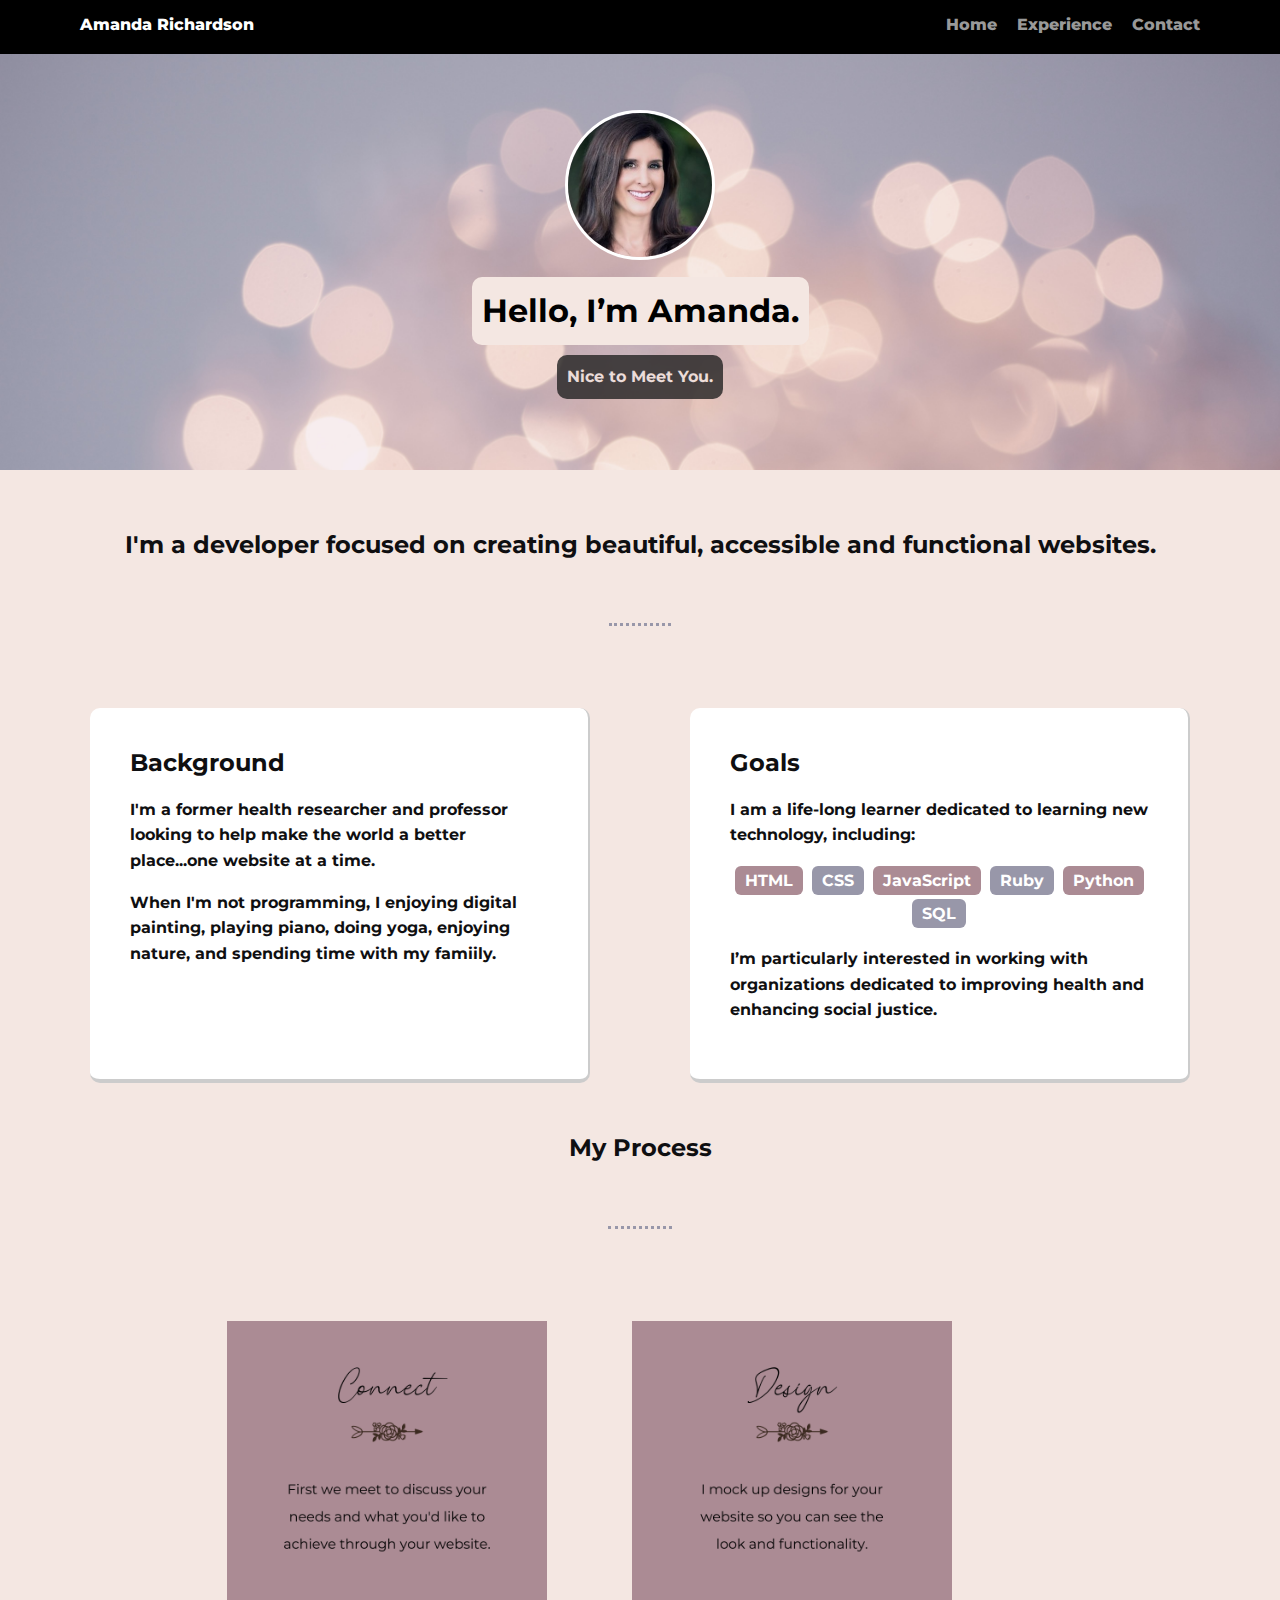
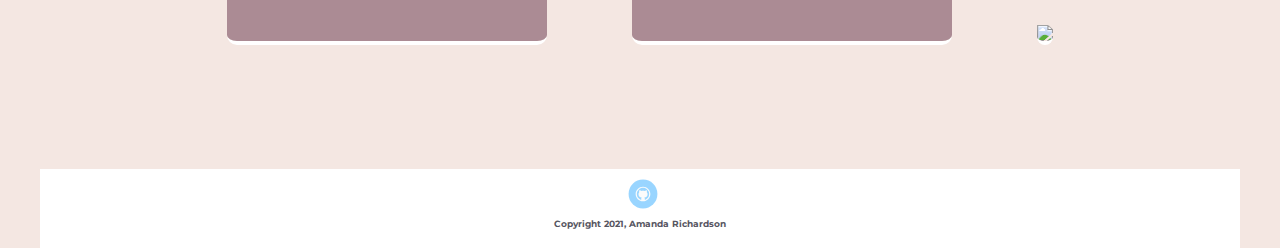
==== index.html @ 86d623b7 "Project 1 TreeHouse" ====
<!doctype html>
<html lang="en">
<head>
  <meta charset="utf-8">
  <title>Amanda Richardson's Profile</title>
  
  <meta name="viewport" content="width=device-width, initial-scale=1.0">
  <link rel="stylesheet" href="styles.css">
  <!-- <link href="https://fonts.googleapis.com/css?family=Muli%7CRoboto:400,300,500,700,900" rel="stylesheet"></head>-->
  <link rel="preconnect" href="https://fonts.googleapis.com">
  <link rel="preconnect" href="https://fonts.gstatic.com" crossorigin>
  <link href="https://fonts.googleapis.com/css2?family=Montserrat:wght@100&display=swap" rel="stylesheet"
  
  <body>

    <nav class="main-nav">
        <ul class="nav">
          <li class="name">Amanda Richardson</li>
          <li><a href="index.html">Home</a></li>
          <li><a href="experience.html">Experience</a></li>
          <li><a href="contact.html">Contact</a></li>
        </ul>
      </nav>

    <header>
      <img src="images/Amanda Pic Square4 copy.jpg" alt="Photo of Amanda" class="profile-image">
      <h1 class="tag name">Hello, I’m Amanda.</h1>
      <p class="tag greeting">Nice to Meet You.</p>
    </header>

    <main>

    <section class = "mainIntro">
        <h2>I'm a  developer focused on creating beautiful, accessible and functional websites.</h2>
        <div class="dots"></div>   

      </section>

    <section class="flex">
      
      <section class="card">
        <h2>Background</h2>
        <p>I'm a former health researcher and professor looking to help make the world a better place...one website at a time.</p>
        <p>When I'm not programming, I enjoying digital painting, playing piano, doing yoga, enjoying nature, and spending time with my famiily.</p>
      </section> 

      <section class="card">
        <h2>Goals</h2>
        <p>I am a life-long learner dedicated to learning new technology, including:</p>
        <ul class="skills">
          <li>HTML</li>
          <li>CSS</li>
          <li>JavaScript</li>
          <li>Ruby</li>
          <li>Python</li>
          <li>SQL</li>
        </ul>
        <p>I’m particularly interested in working with organizations dedicated to improving health and enhancing social justice.</p>
      </section> 


    </section>
      
      
      <section id = "howIWork">
        <h2>My Process</h2>
        <div class="dots"></div>
        <span class="imageWork"><img src="images/Connect.png"></span>
        <span class="imageWork"><img src="images/design.png"></span>
        <span class="imageWork"><img src="images/develop.png"></span>


      </section>
    
    
    </main>

    <footer id="foot">
      <ul>
        <li><a href="https://github.com/aelizabethian" class="social github">Github</a></li>
      </ul>
      <p class="copyright">Copyright 2021, Amanda Richardson</p>
    </footer>
  </body>
  </html>
---- styles.css ----
/* Global Layout Set-up */
* {
  box-sizing: border-box;
}

body {
  margin: 0;
  padding: 0;
  text-align: center;
  font-family: "Montserrat", sans-serif;
  font-weight: bolder;
  color: #0f0f11;
  background: #f4e7e2;
}
/* Link Styles */

a {
  text-decoration: none;
  color: #999;
}
a:hover {
  color: #ab8b94;
}

/* Section Styles */

.main-nav {
  width: 100%;
  background: black;
  min-height: 30px;
  padding: 10px;
  position: fixed;
  text-align: right;
}

.nav {
  display: flex;
  justify-content: space-around;
  font-weight: 800;
  list-style-type: none;
  margin: 0 auto;
  padding: 0;
}

.nav .name {
  display: block;
  margin-right: auto;
  color: white;
}

.nav li {
  padding: 5px 10px 10px 10px;
}
.nav a {
  transition: all 0.5s;
}
.nav a:hover {
  color: white;
}

header {
  text-align: center;
  background: url("images/sharon-mccutcheon-62vi3TG5EDg-unsplash.jpg") no-repeat
    top center;
  background-size: cover;
  overflow: hidden;
  padding-top: 60px;
}
header {
  line-height: 1.5;
}

header .profile-image {
  margin-top: 50px;
  width: 150px;
  height: 150px;
  border-radius: 50%;
  border: 3px solid white;
  transition: all 0.5s;
}
header .profile-image:hover {
  transform: scale(1.2);
}
.tag {
  background-color: #f4e7e2;
  color: black;
  padding: 10px;
  border-radius: 10px;
  display: table;
  margin: 10px auto;
}

.greeting {
  background-color: #222;
  opacity: 80%;
  color: #f4e7e2;
}
.card {
  margin: 30px;
  padding: 20px 40px 40px;
  max-width: 500px;
  text-align: left;
  background: #fff;
  border-bottom: 4px solid #ccc;
  border-right: 2px solid #ccc;
  border-radius: 10px;
  transition: all 0.5s;
}
.card:hover {
  border-color: #ab8b94;
  transition: all 0.5s;
}

ul.skills {
  padding: 0;
  text-align: center;
}

.skills li {
  border-radius: 6px;
  display: inline-block;
  background: #9897a9;
  color: white;
  padding: 5px 10px;
  margin: 2px;
}

.skills li:nth-child(odd) {
  background: #ab8b94;
}

footer {
  width: 100%;
  min-height: 30px;
  padding: 20px 0;
  margin: 0;
}

footer .copyright {
  top: -8px;
  font-size: 0.75em;
}

footer ul {
  list-style-type: none;
  margin: 0;
  padding: 0;
}

footer ul li {
  display: inline-block;
}

a.social {
  display: inline-block;
  text-indent: -9999px;
  margin-left: 5px;
  width: 30px;
  height: 30px;
  background-size: 30px 30px;
  opacity: 0.4;
  transition: all 0.5s;
}
a.twitter {
  background-image: url(images/twitter.svg);
}
a.linkedin {
  background-image: url(images/linkedin.svg);
}
a.github {
  background-image: url(images/github.svg);
}
a.social:hover {
  opacity: 1;
}
.clearfix {
  clear: both;
}

/* Styles for larger screens */
@media screen and (min-width: 720px) {
  .flex {
    display: -ms-flexbox; /* TWEENER - IE 10 */
    display: flex;
    max-width: 1200px;
    -ms-flex-pack: distribute;
    justify-content: space-around;
    margin: 0 auto;
  }

  header {
    min-height: 470px;
  }

  .nav {
    max-width: 1200px;
    padding: 0 30px;
  }

  main {
    padding-top: 20px;
  }

  main p {
    line-height: 1.6em;
  }

  footer {
    font-size: 0.75em;
    max-width: 1200px;
    margin: 100px auto;
    padding-top: 10px;
    padding-bottom: 10px;
  }
}

.mainIntro {
  padding: 20px 20px;
}

.dots {
  border-bottom: dotted 3px #9897a9;
  width: 5%;
  margin: auto;
  margin-top: 2em;
  margin-bottom: 2em;
  display: block;
  padding-top: 1em;
  padding-bottom: 1em;
}

span img {
  width: 25%;
  margin: 20px 40px;
  padding-top: 40px;
  border-bottom: 4px solid white;
  border-bottom: 4px solid white;
  border-radius: 10px;
  transition: all 0.5s;
}

span img:hover {
  border-color: black;
  transition: all 0.5s;
}

#altHead {
  background: url("images/shortenedImage.png") no-repeat top;
  width: 100%;
  height: 200px;
  margin-top: 0;
}

.experience {
  color: black;
  border-radius: 10px;
  padding-top: 100px;
  background: none;
  text-align: left;
}

#expState {
  padding-top: 50px;
  width: 75%;
  margin: auto;
  line-height: 125%;
}

.expCard {
  width: 60%;
  margin: 10px;
  margin-top: 30px;
  padding: 20px 40px 40px;
  text-align: left;
  background: #fff;
  border-bottom: 4px solid #ccc;
  border-right: 2px solid #ccc;
  border-radius: 10px;
  transition: all 0.5s;
}

.expCard2 {
  color: white;
  width: 20%;
  margin: 10px;
  margin-top: 30px;
  padding: 20px 40px 40px;
  max-width: 500px;
  text-align: left;
  font-weight: bold;
  background: #9897a9;
  border-bottom: 4px solid #ccc;
  border-right: 2px solid #ccc;
  border-radius: 10px;
  transition: all 0.5s;
}

.expBackground {
  width: 80%;
  background: #ab8b94;
  margin-top: 30px;
  border-bottom: 2px solid #ccc;
  border-right: 2px solid #ccc;
  border-radius: 10px;
  transition: all 0.5s;
}

#foot {
  background-color: #ffffff;
  color: #565561;
  width: 100%;
  margin: 0 auto;
  margin-top: 100px;
}

.expImage img {
  width: 400px;
  height: 300px;
  padding: 20px;
}

.formBox {
  width: 50%;
  margin: auto;
  padding: 60px;
  background-color: #ab8b94;
  border-bottom: 4px solid #ccc;
  border-right: 2px solid #ccc;
  border-radius: 10px;
  transition: all 0.5s;
  color: white;
}

.entries {
  margin: 2em;
  text-align: left;
}

#button button {
  background-color: white;
  color: #565561;
  letter-spacing: 0.3em;
  border: 5px solid white;
  border-radius: 20px;
  padding: 10px 20px;
  font-weight: bold;
}

#button button:hover {
  color: white;
  background-color: #565561;
  border: 5px solid #565561;
  transition: all 0.5s;
}

#name {
  padding-right: 30%;
  border: 5px solid white;
  border-radius: 10px;
}

#email {
  padding-right: 30%;
  border: 5px solid white;
  border-radius: 10px;
}

#question {
  padding-right: 30%;
  padding-bottom: 30%;
  border: 5px solid white;
  border-radius: 10px;
}

#expState h2 {
  line-height: 1.5em;
}
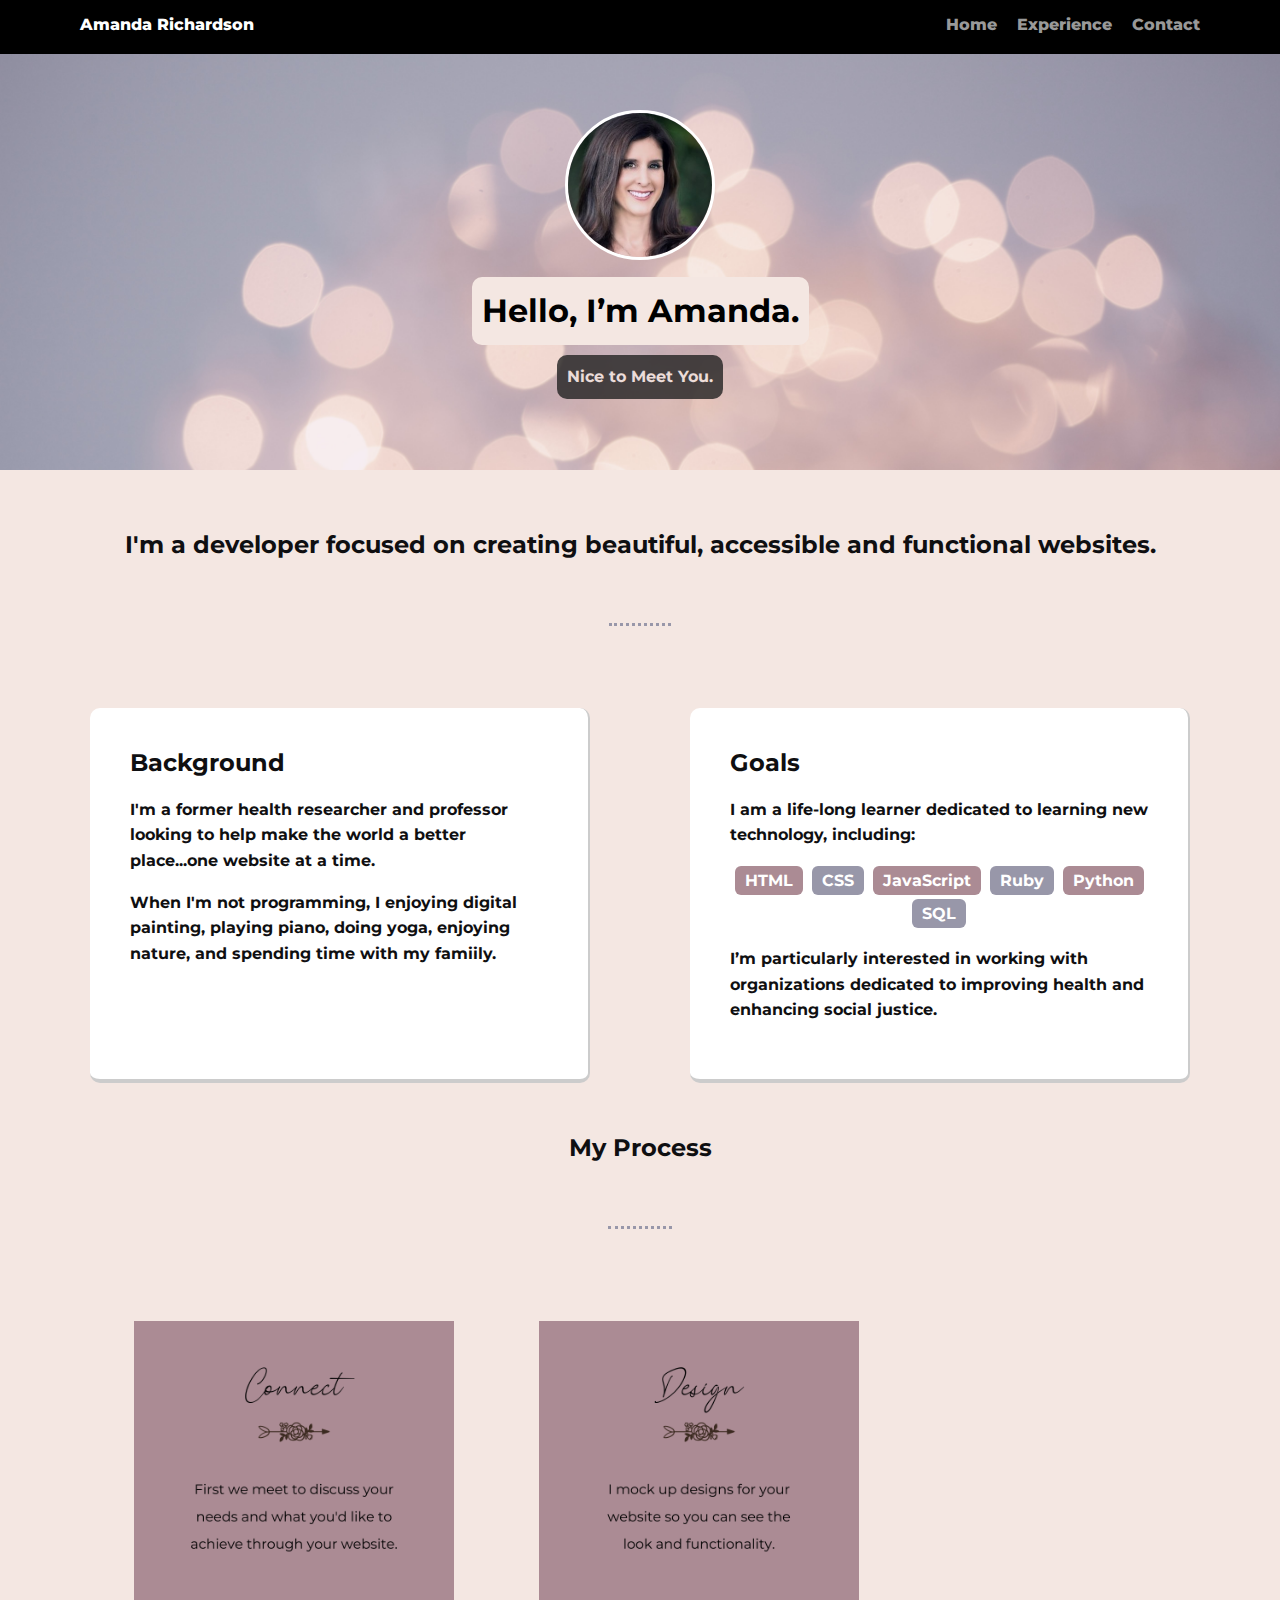
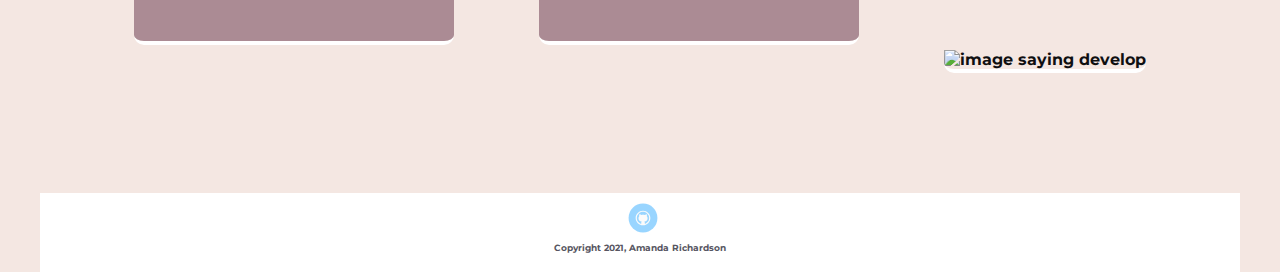
==== commit 908db8a7: "Updates" ====
--- a/index.html
+++ b/index.html
@@ -9,7 +9,7 @@
   <!-- <link href="https://fonts.googleapis.com/css?family=Muli%7CRoboto:400,300,500,700,900" rel="stylesheet"></head>-->
   <link rel="preconnect" href="https://fonts.googleapis.com">
   <link rel="preconnect" href="https://fonts.gstatic.com" crossorigin>
-  <link href="https://fonts.googleapis.com/css2?family=Montserrat:wght@100&display=swap" rel="stylesheet"
+  <link href="https://fonts.googleapis.com/css2?family=Montserrat:wght@100&display=swap" rel="stylesheet">
   
   <body>
 
@@ -23,7 +23,7 @@
       </nav>
 
     <header>
-      <img src="images/Amanda Pic Square4 copy.jpg" alt="Photo of Amanda" class="profile-image">
+      <img src="images/picofMe.jpg" alt="Photo of Amanda" class="profile-image">
       <h1 class="tag name">Hello, I’m Amanda.</h1>
       <p class="tag greeting">Nice to Meet You.</p>
     </header>
@@ -36,8 +36,9 @@
 
       </section>
 
-    <section class="flex">
-      
+      <section class="flex">
+    
+
       <section class="card">
         <h2>Background</h2>
         <p>I'm a former health researcher and professor looking to help make the world a better place...one website at a time.</p>
@@ -65,9 +66,9 @@
       <section id = "howIWork">
         <h2>My Process</h2>
         <div class="dots"></div>
-        <span class="imageWork"><img src="images/Connect.png"></span>
-        <span class="imageWork"><img src="images/design.png"></span>
-        <span class="imageWork"><img src="images/develop.png"></span>
+        <span class="imageWork"><img src="images/Connect.png" alt="image saying connect"></span>
+        <span class="imageWork"><img src="images/design.png" alt="image saying design"></span>
+        <span class="imageWork"><img src="images/develop.png" alt="image saying develop"></span>
 
 
       </section>
